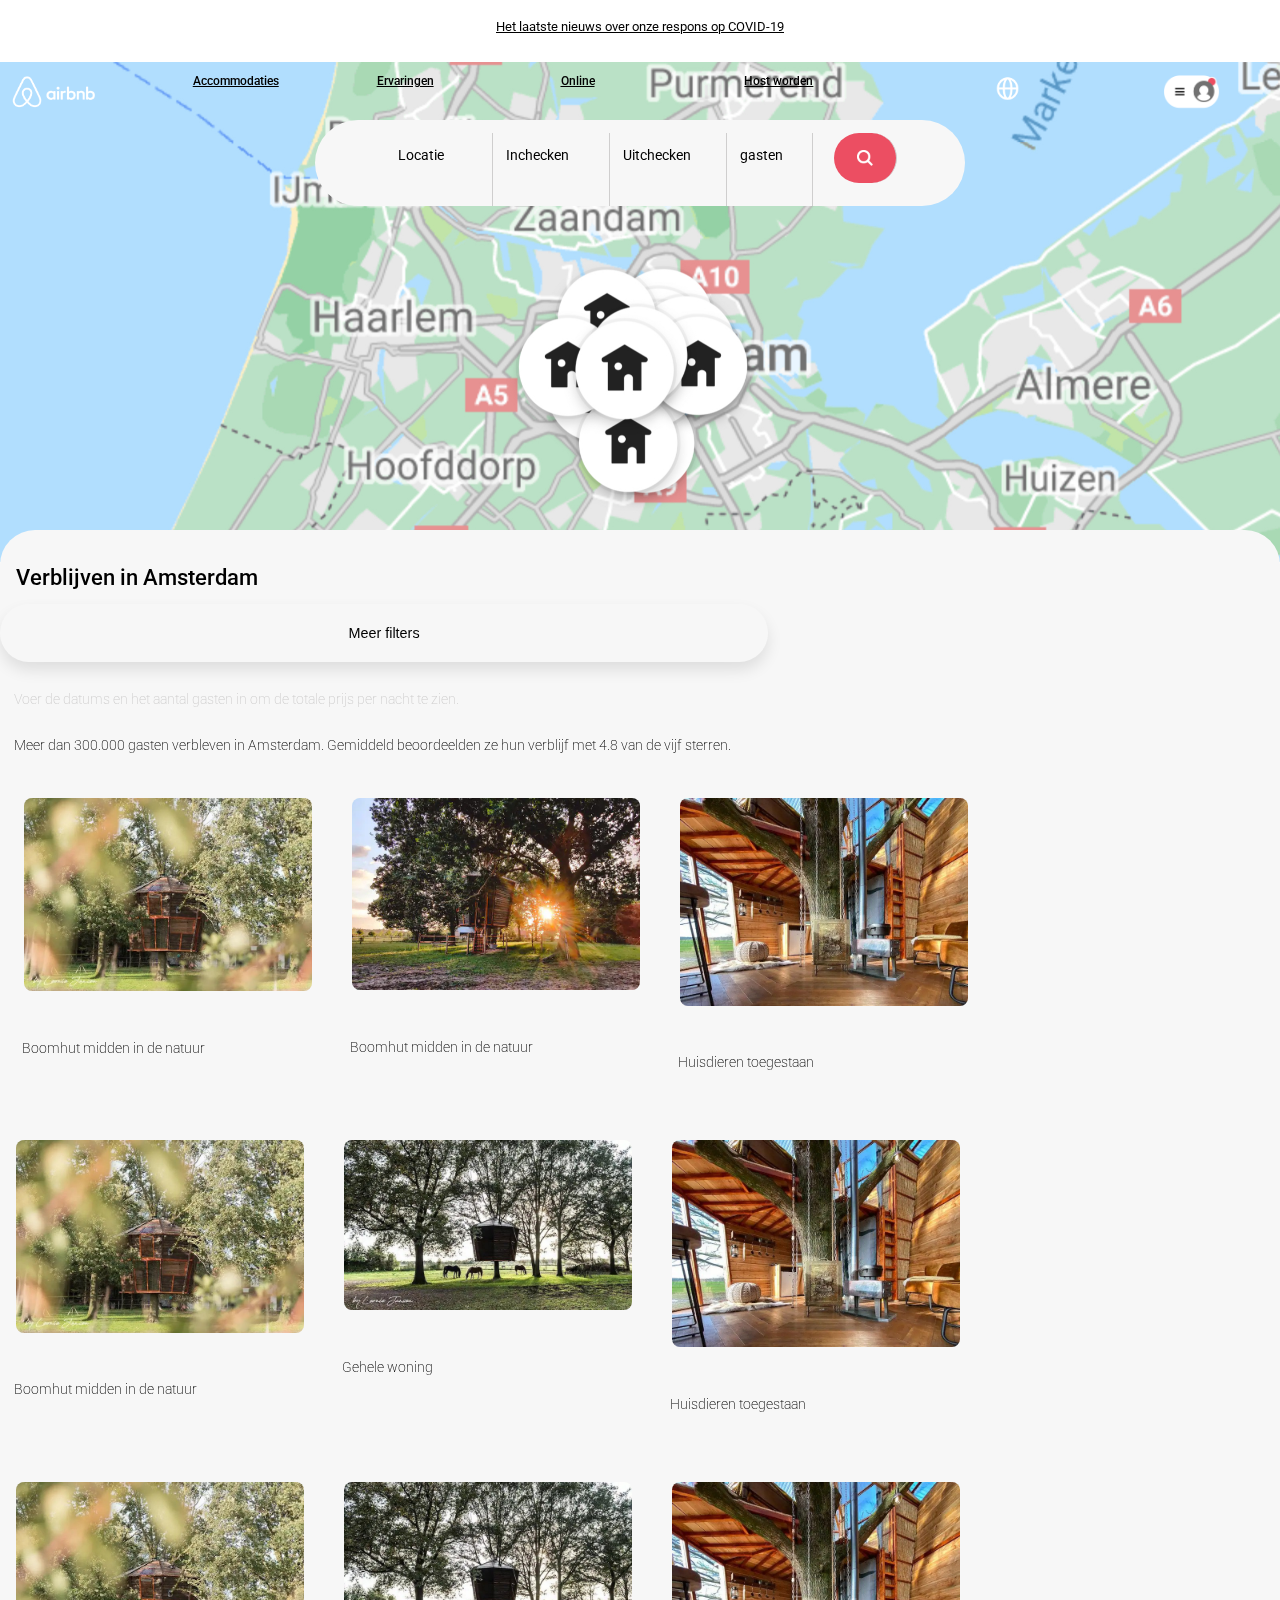
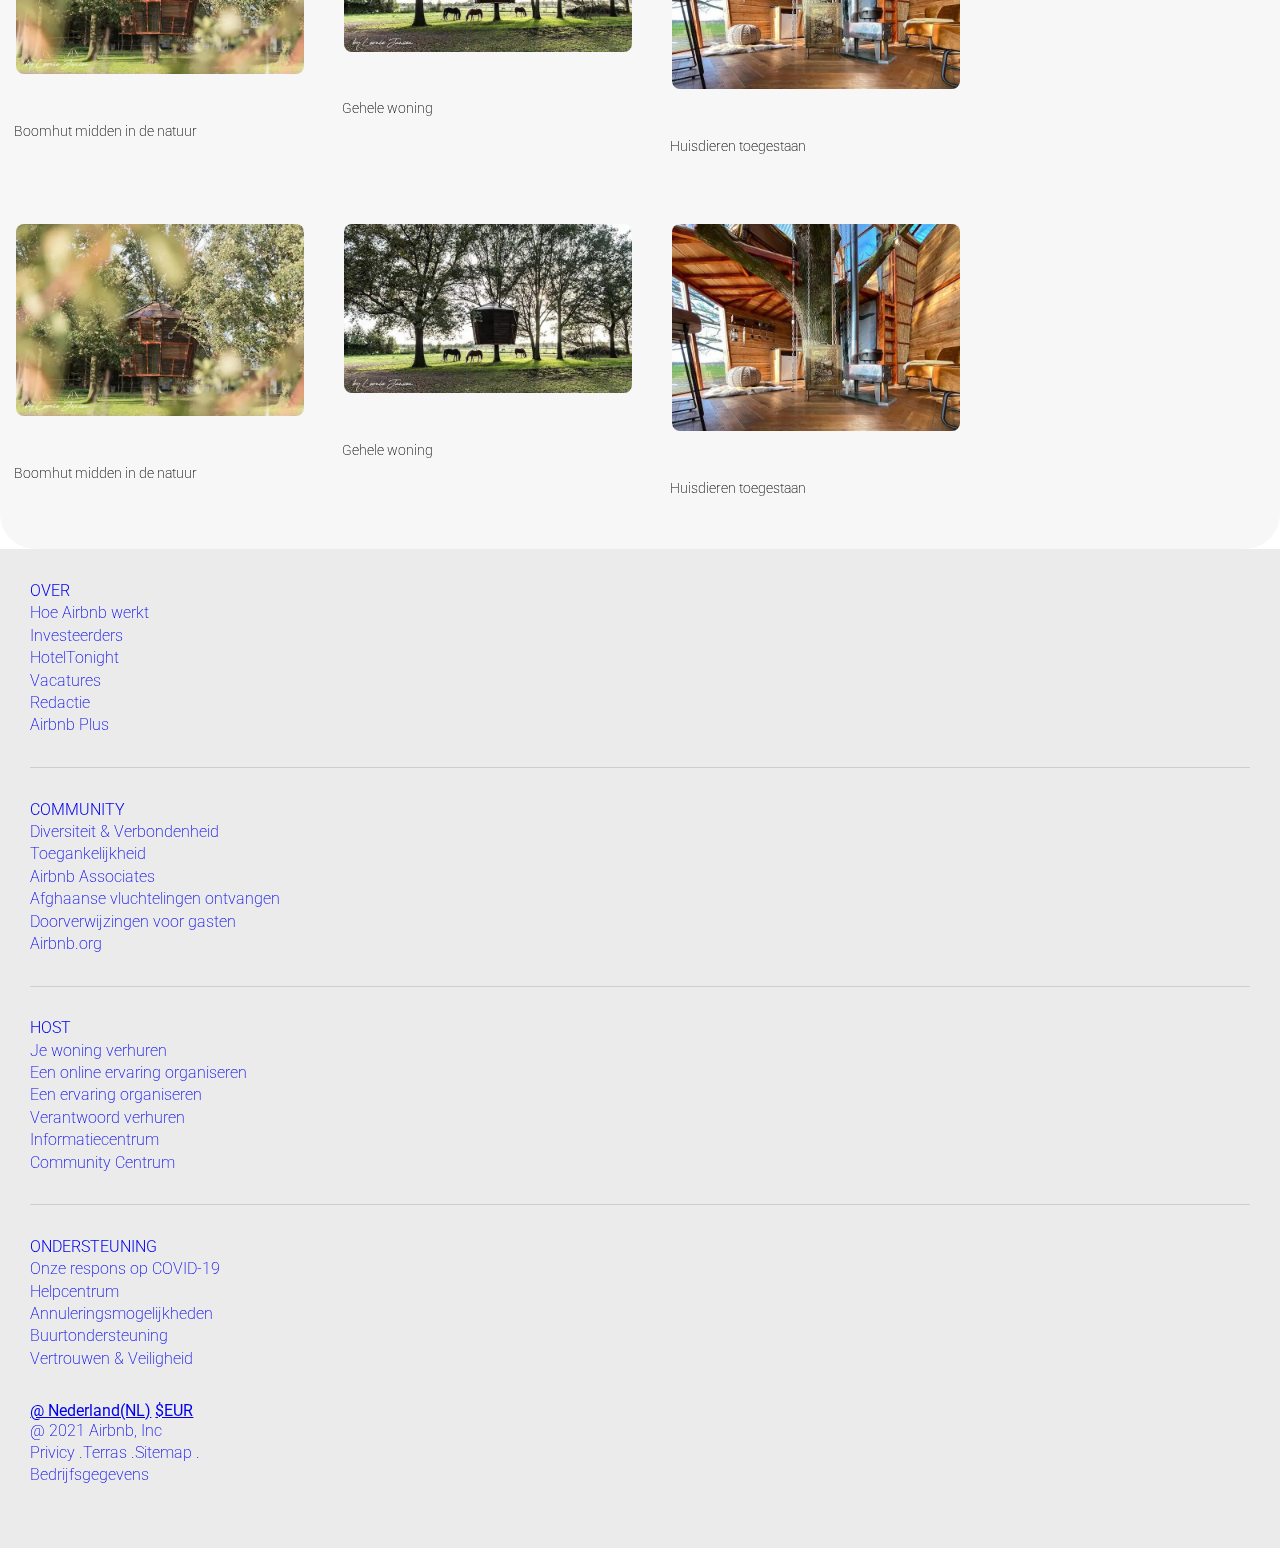
==== verblijven.html @ 62b4e077 "Add files via upload" ====
<!DOCTYPE html>
<html lang="en">
<head>
    <link rel="preconnect" href="https://fonts.googleapis.com"> 
    <link rel="preconnect" href="https://fonts.gstatic.com" crossorigin> 
    <link href="https://fonts.googleapis.com/css2?family=Roboto:wght@100;300;400;500;700;900&display=swap" rel="stylesheet">
    <meta charset="UTF-8">
    <meta http-equiv="X-UA-Compatible" content="IE=edge">
    <meta name="viewport" content="width=device-width, initial-scale=1.0">
    <link rel="stylesheet" href="./styles/style.css" >
    <title>Verblijven</title>
</head>
<body>
    <header>
        <a href="#" >Het laatste nieuws over onze respons op COVID-19</a>
    </header>

    <section class="featured">

        <header class="topnav">
            <ul>
                <li><a href="index.html"><img src="./images/rbnb-logo.png" class="logo" ></a></li>
                <li><a href="#">Accommodaties</a></li>
                <li><a href="#">Ervaringen</a></li>
                <li><a href="#">Online</a></li>
                <li><a href="#">Host worden</a></li>
                <li><img src="./images/iconsheader3.png" class="iconNav" ></li>
                <li><img src="./images/search-nav-white.png" class="iconNav2" ></li>
            </ul>
        </header>
        
        <section>
            <ul class="topnav2" >
                <li><a href="#home">Locatie  <p>Waar naartoe?</p></a></li>
                <li><a href="#news">Inchecken<p>Wanneer?</p></a></li>
                <li><a href="#contact">Uitchecken<p>Wanneer?</p></a></li>
                <li><a href="#about">gasten<p>Wie?</p></a></li>
                <li><a class="search" href="#about"></a></li>
            </ul>
        </section>

        <input type="text" placeholder="Where are you going?">
  
    </section>
    


    <section class="slider3"  >
        <h1>Verblijven in Amsterdam</h1>

        <button class="button2"> <a href="#" >Meer filters</button>

            <p>Voer de datums en het aantal gasten in om de totale prijs per nacht te zien.</p>

            <p>Meer dan 300.000 gasten verbleven in Amsterdam. Gemiddeld beoordeelden ze hun verblijf met 4.8 van de vijf sterren.</p>

        <ul>
            <li><a href="index.html" ><img src="./images/vboomhut3.jpg" alt=""><p>Boomhut midden in de natuur</p></a></li>
            <li><a href="#" ><img src="./images/vboomhut.jpg" alt=""><p>Boomhut midden in de natuur</p></a></li>
            <li><a href="#" ><img src="./images/vboomhut4.jpg" alt=""><p>Huisdieren toegestaan</p></a></li>
        </ul>

        <ul>
            <li><a href="#" ><img src="./images/vboomhut3.jpg" alt=""><p>Boomhut midden in de natuur</p></a></li>
            <li><a href="#" ><img src="./images/vboomhut2.jpg" alt=""><p>Gehele woning</p></a></li>
            <li><a href="#" ><img src="./images/vboomhut4.jpg" alt=""><p>Huisdieren toegestaan</p></a></li>
        </ul>

        <ul>
            <li><a href="#" ><img src="./images/vboomhut3.jpg" alt=""><p>Boomhut midden in de natuur</p></a></li>
            <li><a href="#" ><img src="./images/vboomhut2.jpg" alt=""><p>Gehele woning</p></a></li>
            <li><a href="#" ><img src="./images/vboomhut4.jpg" alt=""><p>Huisdieren toegestaan</p></a></li>
        </ul>

        <ul>
            <li><a href="#" ><img src="./images/vboomhut3.jpg" alt=""><p>Boomhut midden in de natuur</p></a></li>
            <li><a href="#" ><img src="./images/vboomhut2.jpg" alt=""><p>Gehele woning</p></a></li>
            <li><a href="#" ><img src="./images/vboomhut4.jpg" alt=""><p>Huisdieren toegestaan</p></a></li>
        </ul>
    </section>

    <Footer>
        <ul>
            <li class="ftitel" ><a href="#" >Over</a></li>
            <li><a href="#" >Hoe Airbnb werkt</a></li>
            <li><a href="#" >Investeerders</a></li>
            <li><a href="#" >HotelTonight</a></li>
            <li><a href="#" >Vacatures</a></li>
            <li><a href="#" >Redactie</a></li>
            <li><a href="#" >Airbnb Plus</a></li>
        </ul>

        <ul>
            <li class="ftitel" ><a href="#" >Community</a></li>
            <li><a href="#" >Diversiteit & Verbondenheid</a></li>
            <li><a href="#" >Toegankelijkheid</a></li>
            <li><a href="#" >Airbnb Associates</a></li>
            <li><a href="#" >Afghaanse vluchtelingen ontvangen</a></li>
            <li><a href="#" >Doorverwijzingen voor gasten</a></li>
            <li><a href="#" >Airbnb.org</a></li>
        </ul>

        <ul>
            <li class="ftitel" ><a href="#" >Host</a></li>
            <li><a href="#" >Je woning verhuren</a></li>
            <li><a href="#" >Een online ervaring organiseren</a></li>
            <li><a href="#" >Een ervaring organiseren</a></li>
            <li><a href="#" >Verantwoord verhuren</a></li>
            <li><a href="#" >Informatiecentrum</a></li>
            <li><a href="#" >Community Centrum</a></li>
        </ul>

        <ul>
            <li class="ftitel" ><a href="#" >Ondersteuning</a></li>
            <li><a href="#" >Onze respons op COVID-19</a></li>
            <li><a href="#" >Helpcentrum</a></li>
            <li><a href="#" >Annuleringsmogelijkheden</a></li>
            <li><a href="#" >Buurtondersteuning</a></li>
            <li><a href="#" >Vertrouwen & Veiligheid</a></li>
        </ul>


        <a href="#" >@ Nederland(NL)</a> <a href="#" >$EUR</a>
        <ul>
            <li><a href="#" >@ 2021 Airbnb, Inc</a></li>
            <li><a href="#" >Privicy .</a><a href="#" >Terras .</a><a href="#" >Sitemap .</a></li>
            <li><a href="#" >Bedrijfsgegevens</a></li>
        </ul>
    </Footer>
</body>


</html>
---- styles/style.css ----
/*-*-*-*-*-*-*-*-*-*-*-/
/*-*-*- Css Wipe -*-*-*/

*, *::after, *::before {
  margin: 0; 
  padding: 0;
  box-sizing: border-box;

}





 /*-*-*-*-*-*-*-*-*-*-*-*-*-*-*-/
/*-*-*- Algemene Stijlen -*-*-*/

:root {

  /* Font colors */
  --main-color:#242122;

  /* Bg colors */
  --color-black: #000000;
  --color-white: #f7f7f7;
  --color-grey-light: #ebebeb;
  --color-grey: #cfcece;
  --color-grey-opcity:rgba(207, 206, 206, 0.3);

  /* Accent colors */
  --accent-color:#ec4e62;
  --accent-color-brown:#201c1a;
}

body{
  margin: 0px;
  padding: 0px;
  font-family: -apple-system, BlinkMacSystemFont, 'Segoe UI', Roboto, Oxygen, Ubuntu, Cantarell, 'Open Sans', 'Helvetica Neue', sans-serif;
}






/*-*-*-*-*-*-*-*-*-*-*-*-*-*-*-*-*-*-*/
/*-*-*- Head Elements NAVIGATIE 1 -*-*-*/

/* ------------------------ */

.logo{
  width: 8em;
}

.topnav{
  font-size: 0.9em;

  background-position: 100%  ;
  background-size: 1.1em;

  width: 100%;
  height: 3em;
  border: none;
}

.topnav a{
    color: var(--color-white);
    float: left;
    padding: 1em ;
    padding-left: 5%;
    font-weight: 500;
}

.topnav > ul li{
   width: 100%;
   color: var(--color-white);
}

.iconNav{
  width: 2em;
  margin-top: 11px;
}

.iconNav2 {
  width: 4em;
}




 /*-*-*-*-*-*-*-*-*-*-*-*-*-*-*-*-*-*-*-*/
/*-*-*- Head Elements NAVIGATIE 2 -*-*-*/

.topnav2 {
  background-color: var(--color-white);
  font-size: 0.9em;
  color: var(--color-black);
  text-align: center;

  padding: 1% 6%;
  margin: 0 auto;
  
  background-position: 100%  ;
  background-size: 1.1em;

  width: 650px;
  height: 6em;
  border: none;
  border-radius: 50px;
  margin-top: 1em;

}

.topnav2 li {
  float: left;
}

.topnav2 > li a {
  display: block;
  color: var(--color-black);
  text-align: left;
  padding: 1em 1em;
  text-decoration: none;
  left: auto;

  border-style: none solid none none;
  border-color: #cfcece;
  border-width: 1px;
  padding:  1em 2em 1em 0.4em ;
}

.topnav2 > li a:hover:not(.active) {
  background-color: var(--color-grey-opcity);
  border-radius: 35px;
  padding: 1em;
  transition: padding 1s, padding 1s;
  border-style: none;
}

.topnav2 > li p{
    opacity: 0.5;
    color: var(--color-black);
    
}

.search {
  margin-left: 1em; 
  border-style: none;
  width: 4.4em;
  height: 3.5em;
  background-color: var(--accent-color);
  border-radius: 35px;
  background-image: url(../images/search-icon-white.png);
  background-size: contain;
  background-repeat: no-repeat;

  background-position: 50% ;
  background-size: 1.1em;
}





 /*-*-*-*-*-*-*-*-*-*-*-*-*-*/
/*-*-*- Head Elements -*-*-*/

header{
  height: 2em;
  text-align: center;
  margin-top: 1em;
}

header:nth-of-type(1) a {
  text-align: center;
  font-size: 0.8em;
  text-decoration: underline;
}

a:visited{
  color: var(--color-black);
}

/* Section balk */
section.featured{
    background-image: url(../images/airbnb-bg.png);
    background-size: cover;
    background-position: 60% 50%;
    height: 500px;
    text-align: center;
}

/* Search balk */
section.featured input{
  font-size: 0.9em;
  color: var(--color-black);
  text-align: center;

  padding: 1% 6%;
  margin: 0 auto;
  background-image: url(../images/search-icon.png);
  background-size: contain;
  background-repeat: no-repeat;
  
  background-position: 25%  ;
  background-size: 1.1em;
  

  width: 90%;
  height: 4em;
  border: none;
  border-radius: 35px;
  margin-top: 1em;
  
}

section.featured p{
  padding: 1% 6%;
  margin: 0 auto;
  font-weight: 400;

  margin-top: 1em;
  font-size: 1.2em;
  margin-top: 7em;
  margin-bottom: .5em;
  max-width: 60%;

}





/*-*-*-*-*-*-*-*-*-*-*-/
/*-*-*- Buttons -*-*-*/


/* buttons */

button{
  background-color: var(--color-white);
  font-size: 0.9em;
  text-align: center;
  border-radius: 35px;
  border: none;
  width: 60%;
  height: 4em;

  box-shadow: 0px 8px 15px rgba(0, 0, 0, 0.1);

  padding: 1% 6%;
  margin: 0 auto;
  margin-top: 1em;
}

section.begin button{
  border-radius: 10px;
  height: 2.9em;
  width: 200px;
}

  h2{
    background: -webkit-linear-gradient(rgba(66,21,69,1), rgba(255,91,219,1) 100%);
    -webkit-background-clip: text;
    -webkit-text-fill-color: transparent;
    font-weight: 600;
    font-size: 18px;
  }

  /* a:link {
    color: black;
  }
  
  a:visited {
    color: black;
  }
  
  a:hover {
    color: black;
  }
  
  a:active {
    color: black;
  } */





 /*-*-*-*-*-*-*-*-*-*/
/*-*-*- Image -*-*-*/

/* Images */

  section.slider1 img{
    border-radius: 1.5em;
    padding: 1em;
    width: 8em;
  }

  section.slider1 p{
    margin-left: 1em;
  }

  section.slider2 img{
    border-radius: 1.5em;
    padding: 1em;
    width: 20em;

  }

  section.slider2 p{
    margin-left: 1em;
    font-weight: 500;
    font-size: 1.2em;

  }

  section.slider1 a{
    text-decoration: none;
  }

  section.slider2 a{
    text-decoration: none;
  }





 /*-*-*-*-*-*-*-*-*-/
/*-*-*- Titels -*-*-*/

/* Titels */

h3{
  font-weight: 500;
  margin-left: 0.9em;
}

h1{
  padding-top: 1.5em;
  margin-left: 0.7em;

  font-weight: 500;
  font-size: 1.4em;
}






 /*-*-*-*-*-*-*-*-*-*-*/
/*-*-*- sliders -*-*-*/

/* Slidebare rows */

section ul{
  display:flex;
  gap:.5em;
  
  overflow-x:auto;
  scroll-snap-type: x mandatory;
  overscroll-behavior-x:none;

  -ms-overflow-style: none;

  padding-bottom: 1.5em;

}

::-webkit-scrollbar{
  display: none;
}


ul, li{
  list-style:none;
}




/*-*-*-*-*-*-*-*-*-*-*-*-*-*-*-*-*/
/*-*-*- Begin met verhuren -*-*-*/

section.begin{
  background:url(../images/hosting-pic.jpg) no-repeat;
  background-size: cover;
  background-position: 70% 100%;
  background-size: 40em;
  
  height: 500px;
  border-radius: 1.6em;
  margin: 1em;

background-color: var(--accent-color-brown);
  text-align: center;

  color: var(--color-white);
}

section.begin h3{
padding-top: 0.7em;
font-size: 2em;
}

section.begin p{
  padding-top: 0.7em;
  font-weight: 200;
  font-size: 1em;
  }

button p{
  margin-top: -0.5em;
}



/*-*-*-*-*-*-*-*-*-*-*/
/*-*-*- Footer -*-*-*/

footer{
  background-color: var(--color-grey-light);
  text-decoration: none;
  padding: 1.9em;
}

footer ul{
  font-weight: 200;
  margin-bottom: 1.9em;
  padding: 0;
  
  
}

footer ul+ul{
  border-style: solid none none none;
  border-color: var(--color-grey);
  border-width: 1px;
  padding: 1.9em 0 0;
}



footer li{
  line-height: 1.4em;

}

footer ul a{
  text-decoration: none;
}


.ftitel{
  font-weight: 300;
  text-transform: uppercase;
}


/*-*-*-*-*-*-*-*-*-*-*-*-*-*/
/*-*-*- Resposivness -*-*-*/
@media only screen and (max-width:663px){

  .topnav{
    display: none;
  }

  .topnav2{
    display: none;
  }


}

@media only screen and (min-width:663px){

  input{
    display: none;
  }

  section.begin{
    background:url(../images/hosting-pic.jpg) no-repeat;
    background-size: cover;
    background-position: 100% 100%;
    background-size: 50em;
    
    height: 22em;
    border-radius: 1.6em;
    margin: 1em;
  
    background-color: var(--accent-color-brown);
    text-align: left;

    padding: 1em;
  }
section.begin p{
  width: 40%;
}
section.begin h3{
  margin-left: 0em;
}

 /*-*-*-*-*-*-*-*-*-*-*-*-*-*-*-*/
/*-*-*- Responsive header -*-*-*/

}
/*-*-*-*-*-*-*-*-*-*-**-*-*-*-*-*-*-*-*-*-**-*-*-*-*-*-*-*-*-*-**-*-*-*-*-*-*-*-*-*-*/


 /*-*-*-*-*-*-*-*-*-*-*-/
/*-*-*- Pagina 2 -*-*-*/

section.slider3{
background-color:var(--color-white);
border-radius: 35px;
z-index: 1;
margin-top: -2em;
}

section.slider3 img{
  border-radius: 1.5em;
  padding: 1em;
  width: 20em;

}

section.slider3 p{
  margin-left: 1em;
  font-weight: 500;
  font-size: 1.2em;

}

section.slider3 a{
  text-decoration: none;
}

section.featured{
  background-image: url(../images/airbnb-map.jpeg);
  background-size: cover;
  background-position: 60% 50%;
  height: 500px;
  text-align: center;
}

.button2{
  background-color: var(--color-white);
  font-size: 0.9em;
  text-align: center;
  border-radius: 35px;
  border: none;
  width: 60%;
  height: 4em;

  box-shadow: 0px 8px 15px rgba(0, 0, 0, 0.1);

  padding: 1% 6%;
  margin: 0 auto;
  margin-top: 1em;
  color: var(--color-black);
}
.button2 a{
  color: var(--color-black);
}

.slider3 p:nth-child(1){
  color: var(--color-grey);
  font-size: 0.9em;
  font-weight: 200;
  padding: 2em 0 0 0;
  }

.slider3 p:nth-child(2){
  color: var(--color-black);
  font-size: 0.9em;
  font-weight: 200;
  padding: 2em 0 2em 0;
}

header a:nth-child(1){
  color: var(--color-black);
}

footer p{
  color: var(--color-black);
}
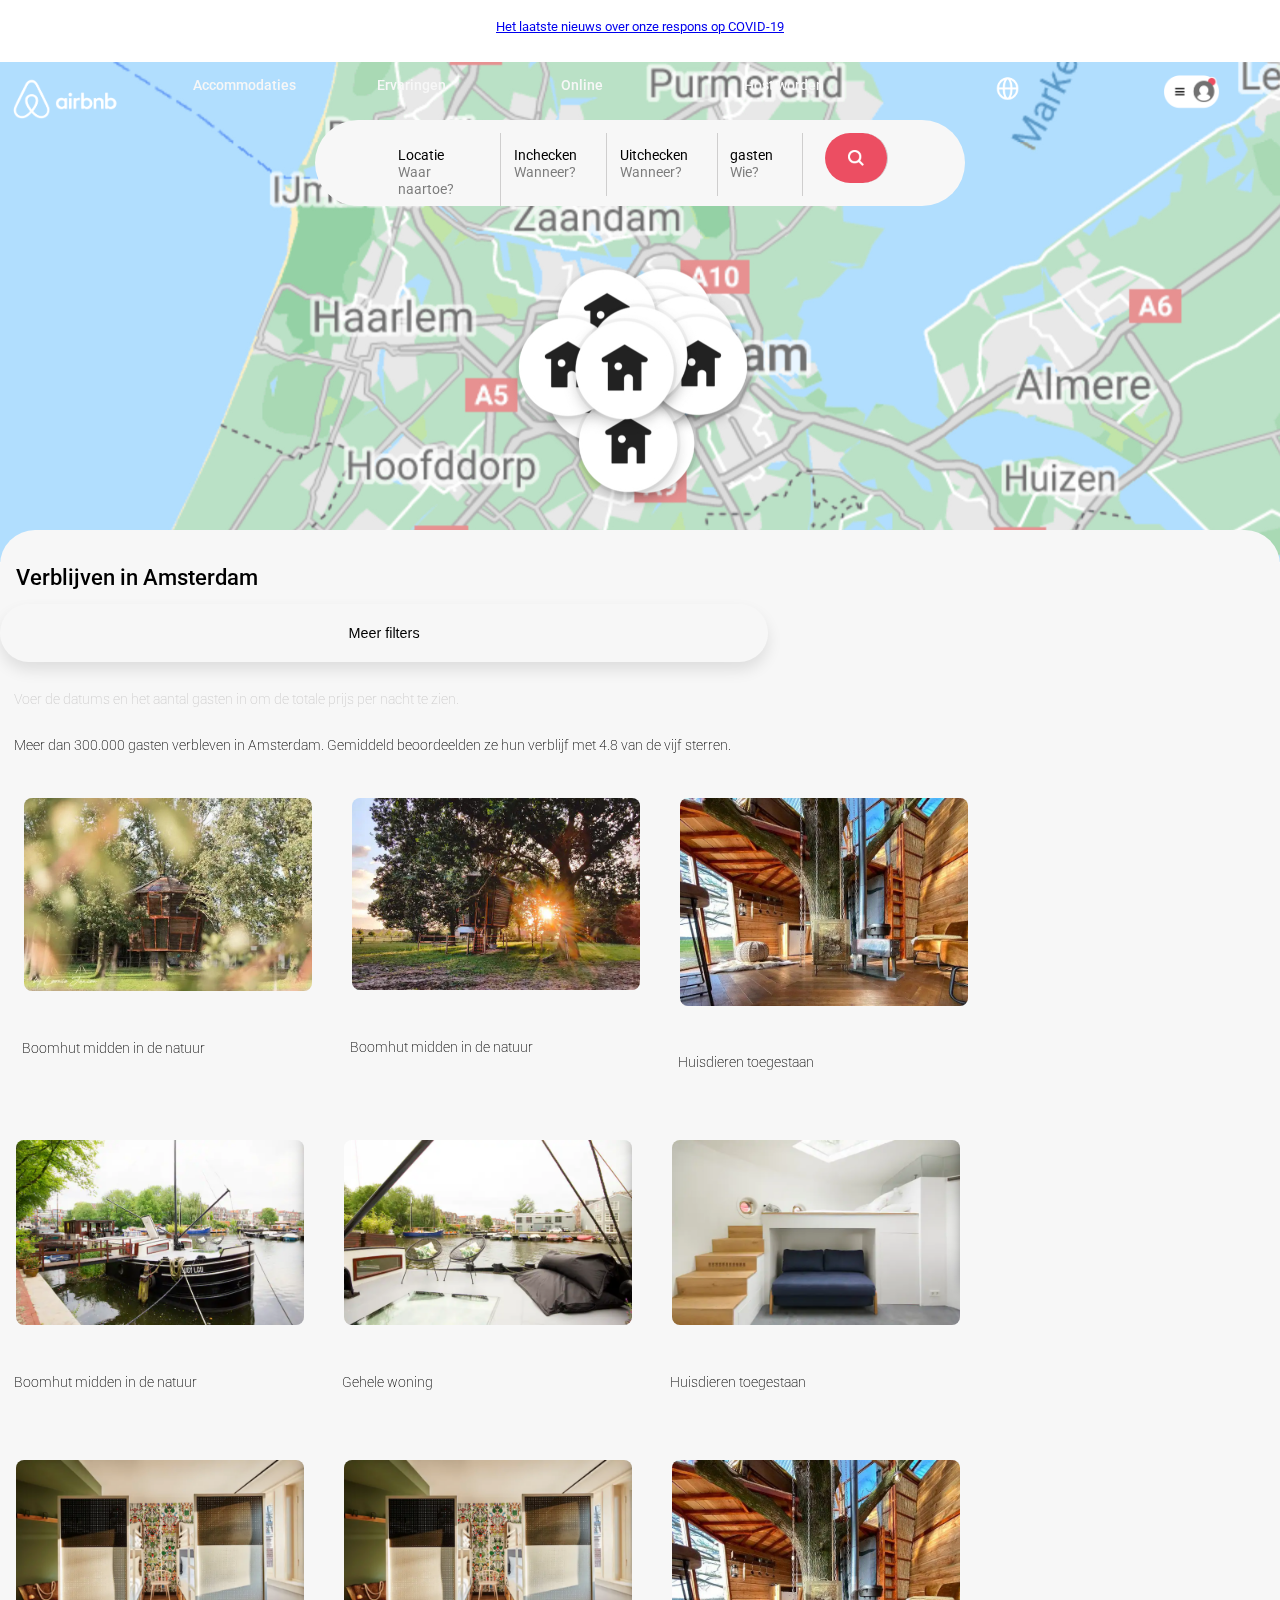
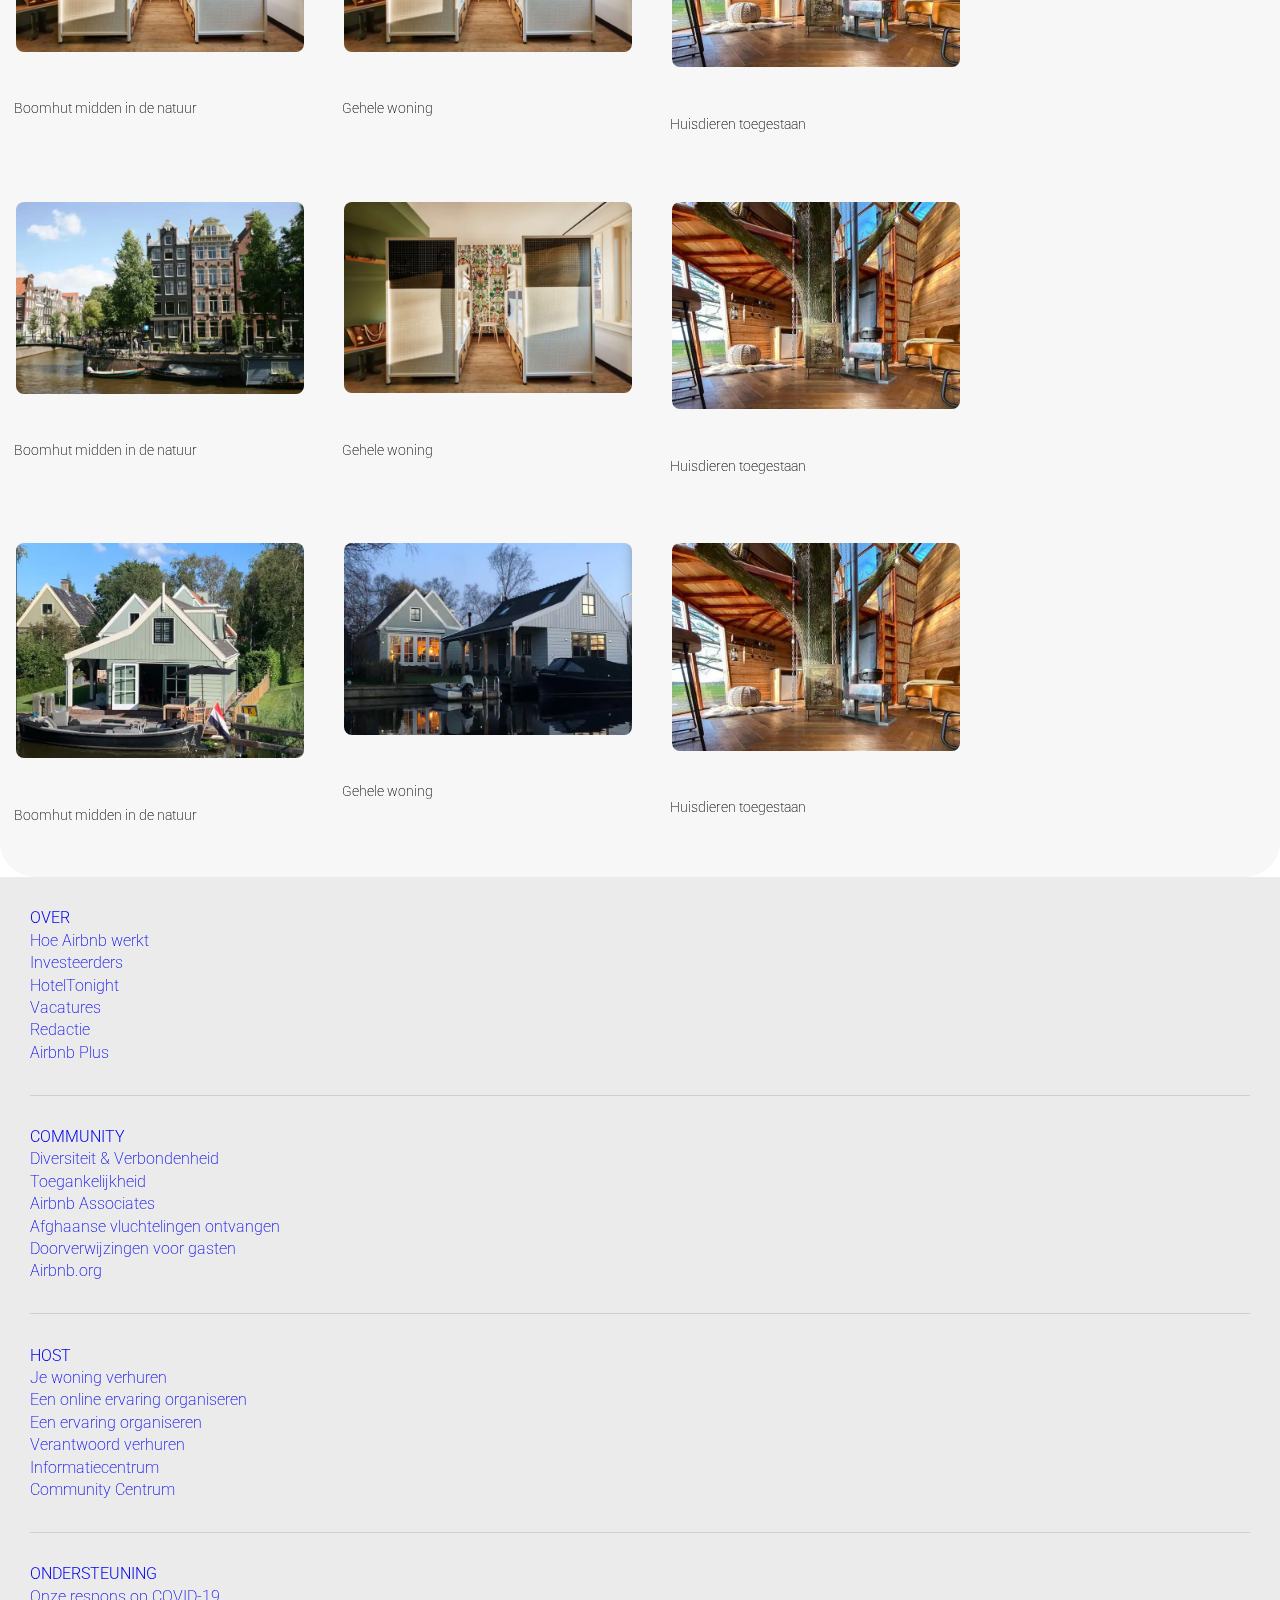
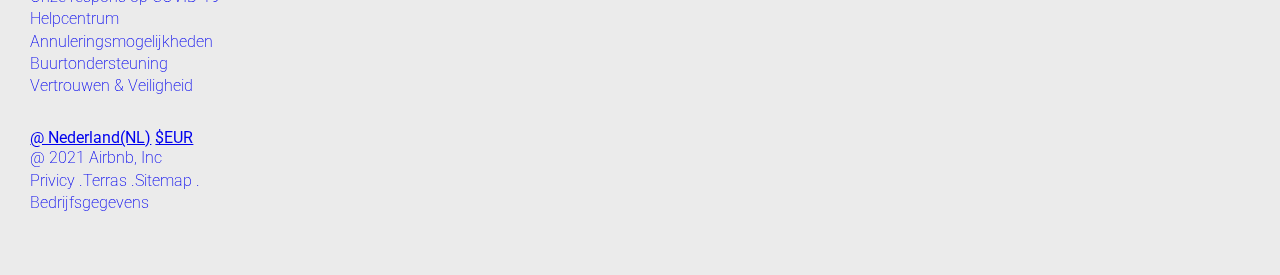
==== commit ba4e4489: "Add files via upload" ====
--- a/verblijven.html
+++ b/verblijven.html
@@ -12,10 +12,10 @@
 </head>
 <body>
     <header>
-        <a href="#" >Het laatste nieuws over onze respons op COVID-19</a>
+        <a href="#" class="covidheader" >Het laatste nieuws over onze respons op COVID-19</a>
     </header>
 
-    <section class="featured">
+    <section class="featured" style=" background-image: url(images/airbnb-map.jpeg) ">
 
         <header class="topnav">
             <ul>
@@ -61,20 +61,26 @@
         </ul>
 
         <ul>
-            <li><a href="#" ><img src="./images/vboomhut3.jpg" alt=""><p>Boomhut midden in de natuur</p></a></li>
-            <li><a href="#" ><img src="./images/vboomhut2.jpg" alt=""><p>Gehele woning</p></a></li>
+            <li><a href="#" ><img src="./images/vboot.png" alt=""><p>Boomhut midden in de natuur</p></a></li>
+            <li><a href="#" ><img src="./images/vboot2.png" alt=""><p>Gehele woning</p></a></li>
+            <li><a href="#" ><img src="./images/vboot3.png" alt=""><p>Huisdieren toegestaan</p></a></li>
+        </ul>
+
+        <ul>
+            <li><a href="#" ><img src="./images/vbed.png" alt=""><p>Boomhut midden in de natuur</p></a></li>
+            <li><a href="#" ><img src="./images/vbed.png" alt=""><p>Gehele woning</p></a></li>
             <li><a href="#" ><img src="./images/vboomhut4.jpg" alt=""><p>Huisdieren toegestaan</p></a></li>
         </ul>
 
         <ul>
-            <li><a href="#" ><img src="./images/vboomhut3.jpg" alt=""><p>Boomhut midden in de natuur</p></a></li>
-            <li><a href="#" ><img src="./images/vboomhut2.jpg" alt=""><p>Gehele woning</p></a></li>
+            <li><a href="#" ><img src="./images/vamsterdam2.png" alt=""><p>Boomhut midden in de natuur</p></a></li>
+            <li><a href="#" ><img src="./images/vbed.png" alt=""><p>Gehele woning</p></a></li>
             <li><a href="#" ><img src="./images/vboomhut4.jpg" alt=""><p>Huisdieren toegestaan</p></a></li>
         </ul>
 
         <ul>
-            <li><a href="#" ><img src="./images/vboomhut3.jpg" alt=""><p>Boomhut midden in de natuur</p></a></li>
-            <li><a href="#" ><img src="./images/vboomhut2.jpg" alt=""><p>Gehele woning</p></a></li>
+            <li><a href="#" ><img src="./images/vboothuis.png" alt=""><p>Boomhut midden in de natuur</p></a></li>
+            <li><a href="#" ><img src="./images/vboothuis2.png" alt=""><p>Gehele woning</p></a></li>
             <li><a href="#" ><img src="./images/vboomhut4.jpg" alt=""><p>Huisdieren toegestaan</p></a></li>
         </ul>
     </section>
--- a/styles/style.css
+++ b/styles/style.css
@@ -41,6 +41,50 @@
 
 
 
+/*-*-*-*-*-*-*-*-*-*-*-*-*-*/
+/*-*-*- Cookie MENU  -*-*-*/
+
+/* ------------------------ */
+
+#panel, #flip {
+  background-color: #ec4e62;
+    width: 90%;
+    height: 10em;
+    color: white;
+    padding: 2em;
+    text-align: center;
+    border-radius: 35px;
+    font-size: 1em;
+    text-decoration: none;
+    position: fixed;
+    margin: 1em;
+    z-index: 2;
+    
+    
+}
+
+#panel {
+  display: block;
+}
+
+#flip{
+
+    background-color: white;
+    font-size: 0.9em;
+    border-radius: 35px;
+    border: none;
+    width: 6em;
+    height: 1em;
+    padding: 1em 1em 2em 1em;
+    left: 38%;
+
+    box-shadow: 0px 8px 15px rgba(0, 0, 0, 0.1);
+    text-align: center;
+    color: black;
+    
+}
+
+
 
 
 
@@ -65,11 +109,19 @@
 }
 
 .topnav a{
-    color: var(--color-white);
+    color: var(--color-white) !important ;
     float: left;
-    padding: 1em ;
+    padding: 1em 0 0 0 ;
     padding-left: 5%;
     font-weight: 500;
+    text-decoration: none;
+    
+}
+
+.covidheader {
+  text-align: center;
+  font-size: 0.8em;
+  text-decoration: underline;
 }
 
 .topnav > ul li{
@@ -172,19 +224,12 @@
   margin-top: 1em;
 }
 
-header:nth-of-type(1) a {
-  text-align: center;
-  font-size: 0.8em;
-  text-decoration: underline;
-}
-
 a:visited{
   color: var(--color-black);
 }
 
 /* Section balk */
 section.featured{
-    background-image: url(../images/airbnb-bg.png);
     background-size: cover;
     background-position: 60% 50%;
     height: 500px;
@@ -215,7 +260,7 @@
   
 }
 
-section.featured p{
+section.featured > p{
   padding: 1% 6%;
   margin: 0 auto;
   font-weight: 400;
@@ -497,7 +542,7 @@
 
     padding: 1em;
   }
-section.begin p{
+section.begin p:not(button p){
   width: 40%;
 }
 section.begin h3{
@@ -532,6 +577,7 @@
   margin-left: 1em;
   font-weight: 500;
   font-size: 1.2em;
+  padding: 0;
 
 }
 
@@ -540,7 +586,6 @@
 }
 
 section.featured{
-  background-image: url(../images/airbnb-map.jpeg);
   background-size: cover;
   background-position: 60% 50%;
   height: 500px;
@@ -581,10 +626,6 @@
   padding: 2em 0 2em 0;
 }
 
-header a:nth-child(1){
-  color: var(--color-black);
-}
-
 footer p{
   color: var(--color-black);
 }
